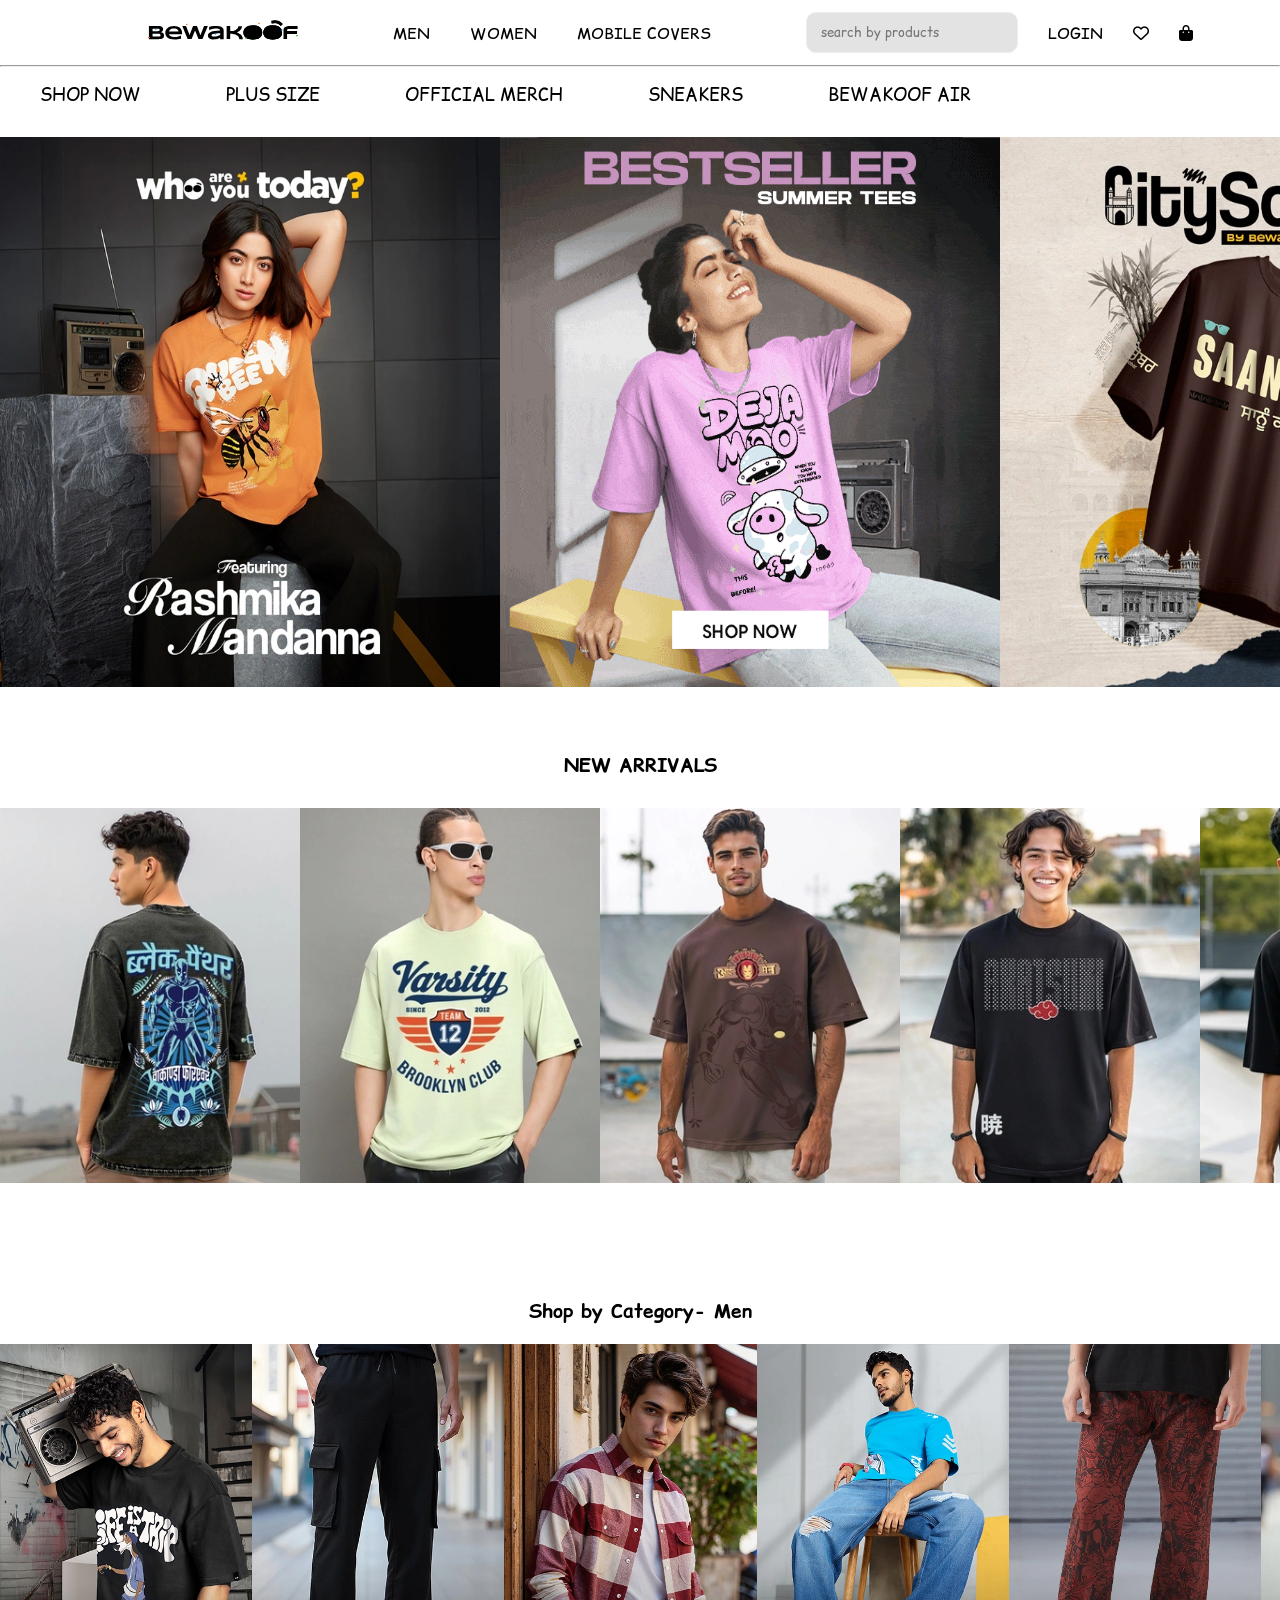
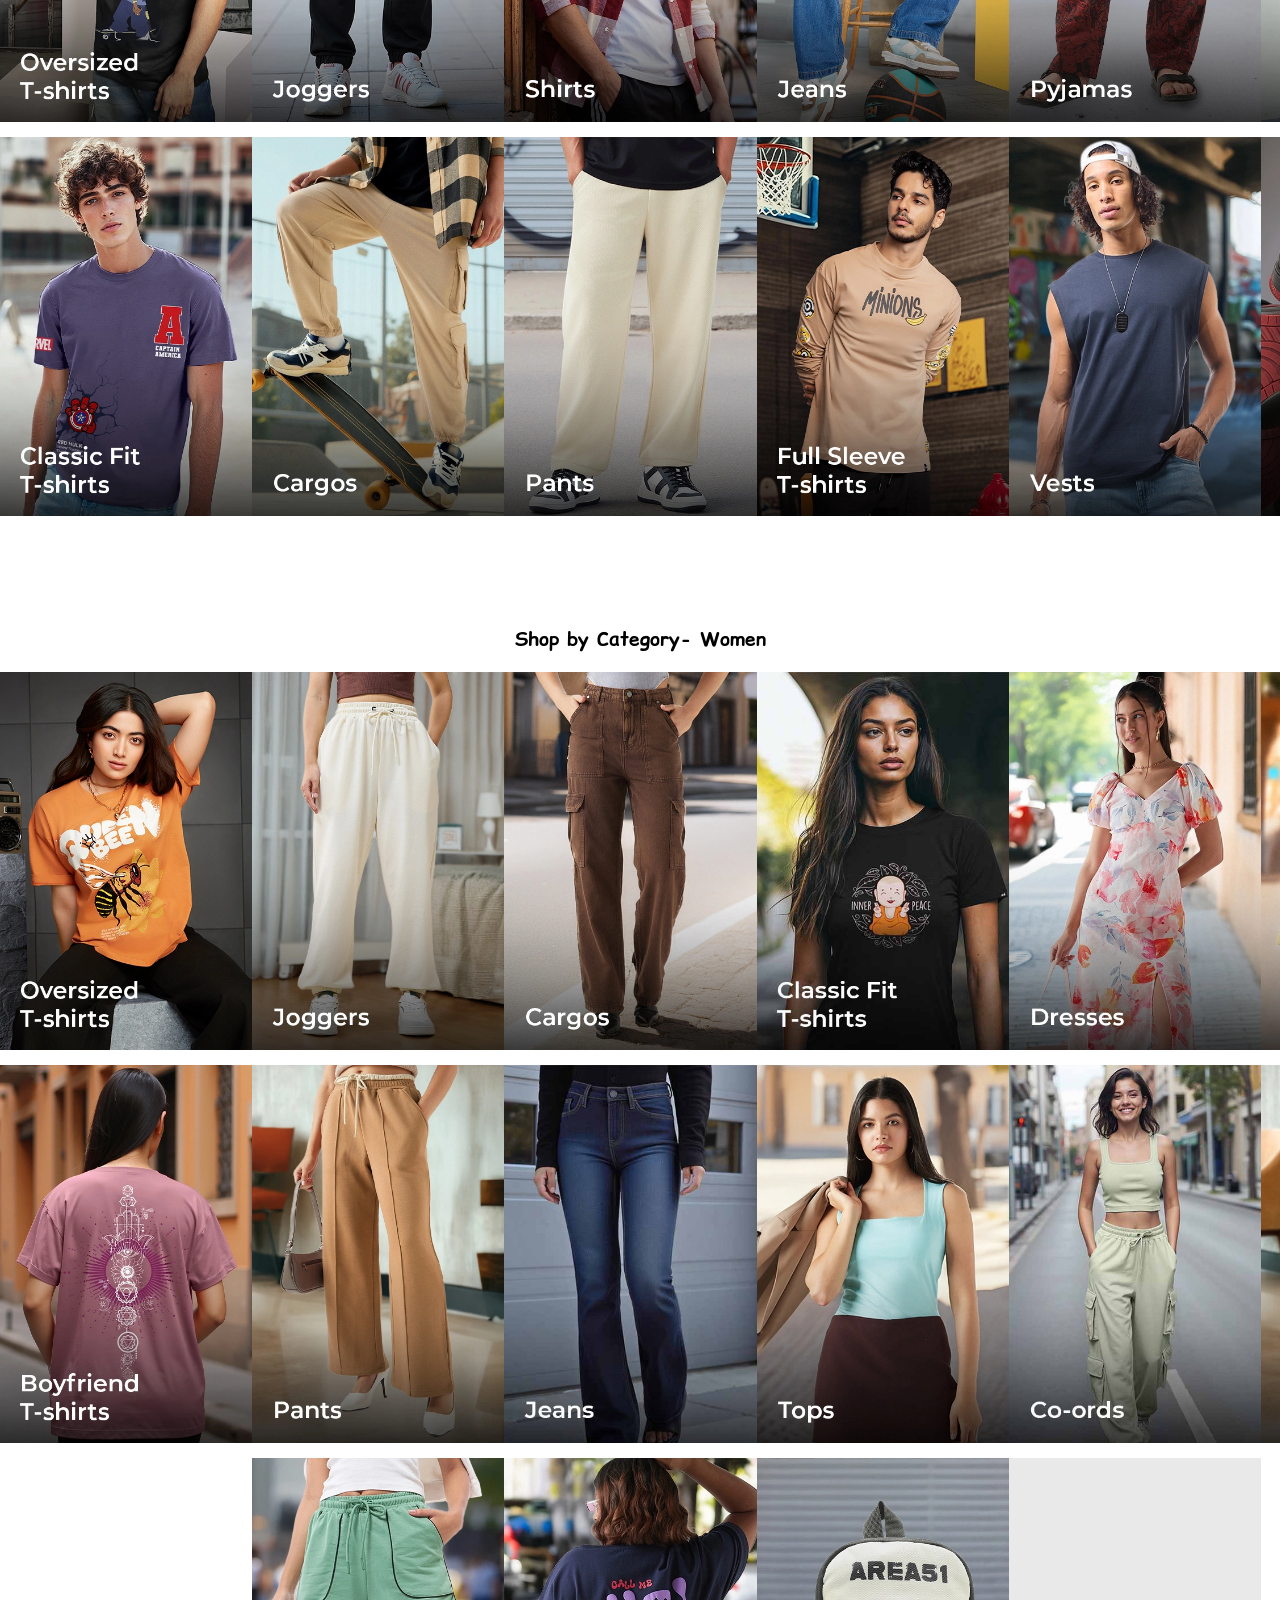
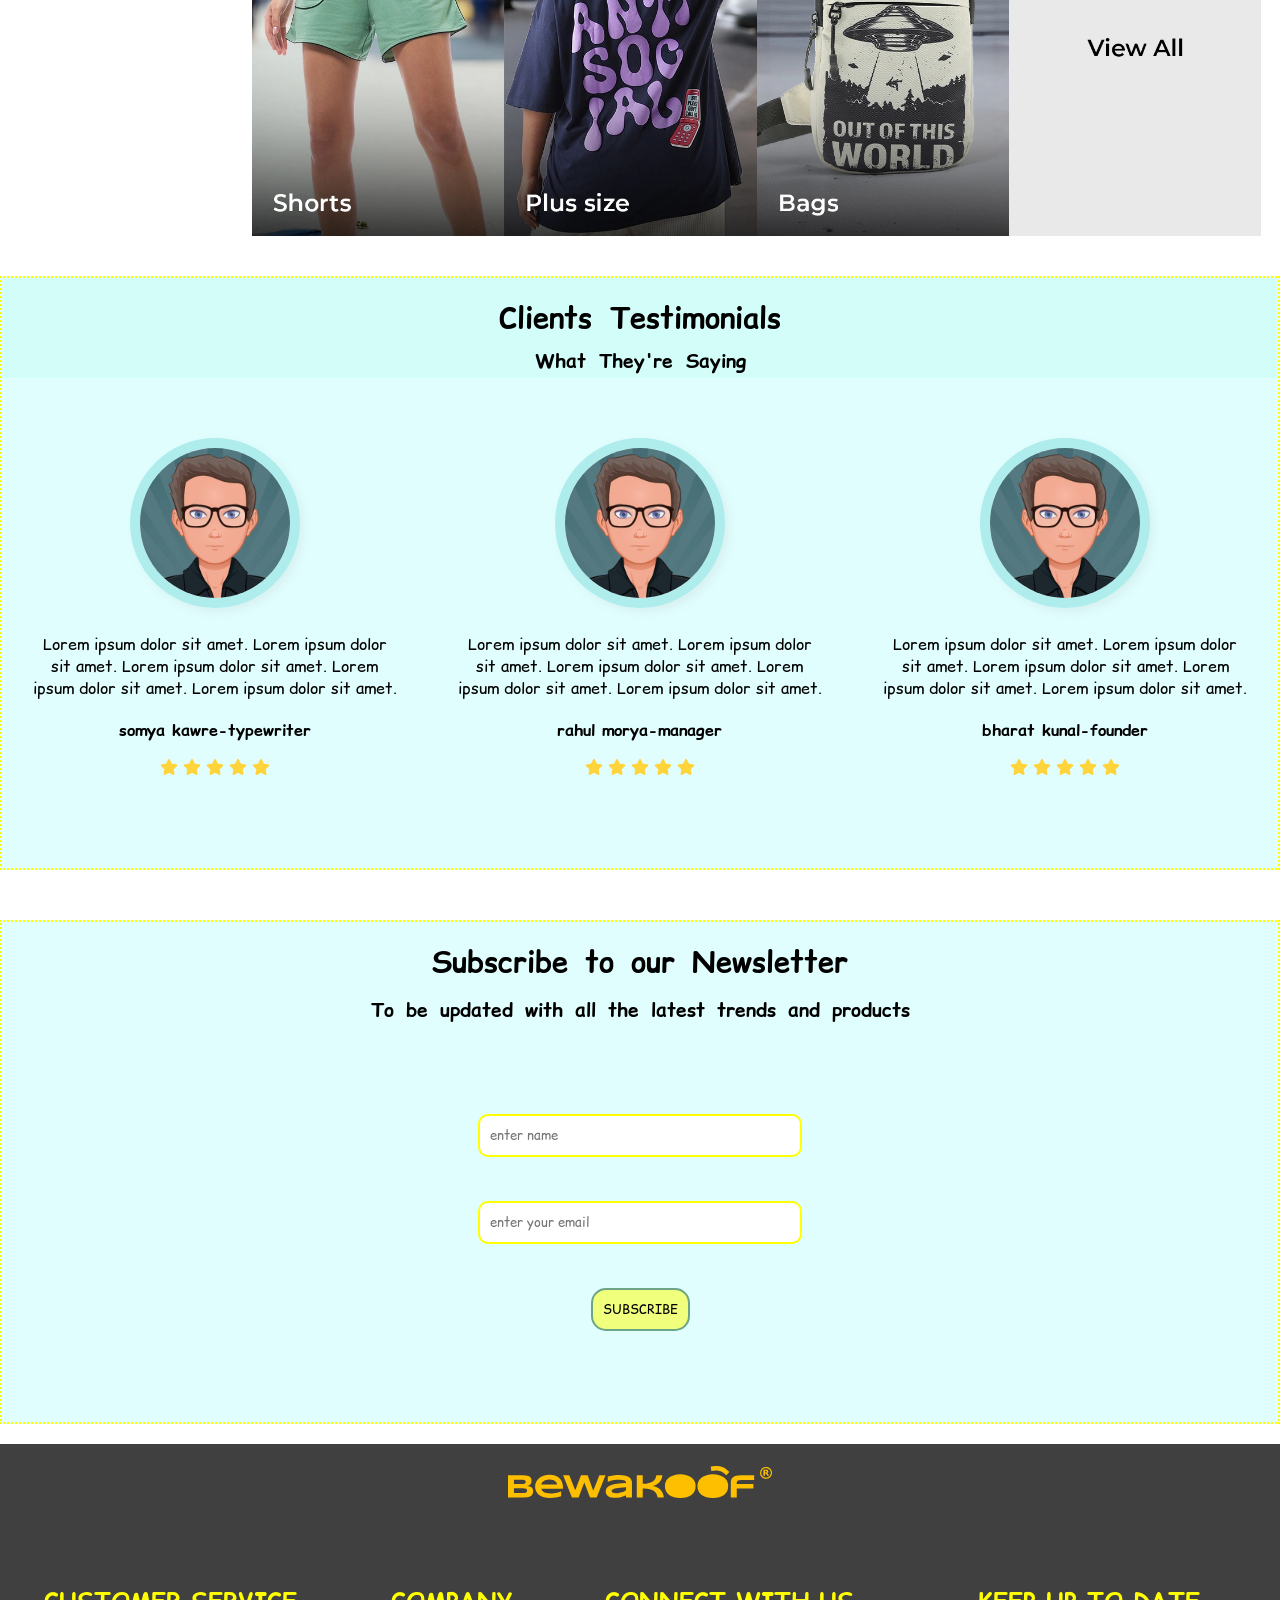
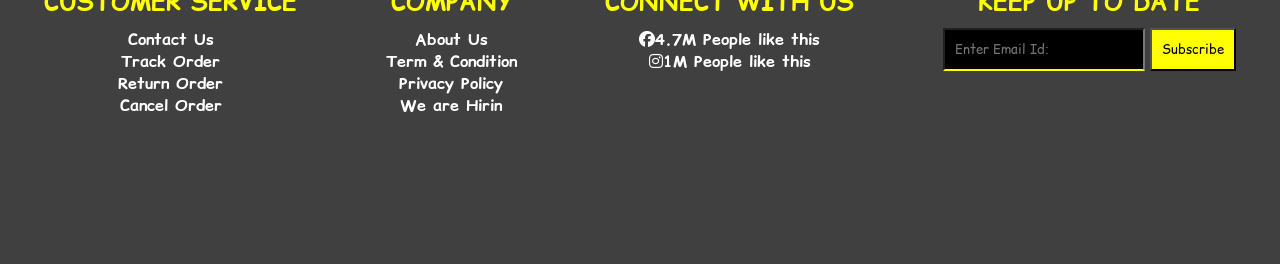
==== index.html @ 47eff33a "changes" ====
<!DOCTYPE html>
<html lang="en">
<head>
    <meta charset="UTF-8">
    <meta name="viewport" content="width=device-width, initial-scale=1.0">
    <title>BEWKOOF</title>
    <link rel="stylesheet" href="bewkoof.css">
    <link rel="stylesheet" href="https://cdnjs.cloudflare.com/ajax/libs/font-awesome/6.7.2/css/all.min.css" integrity="sha512-Evv84Mr4kqVGRNSgIGL/F/aIDqQb7xQ2vcrdIwxfjThSH8CSR7PBEakCr51Ck+w+/U6swU2Im1vVX0SVk9ABhg==" crossorigin="anonymous" referrerpolicy="no-referrer" />
    <link href="https://fonts.googleapis.com/css2?family=Comic+Relief:wght@400;700&family=Tagesschrift&display=swap" rel="stylesheet">

</head>
<body>
    <!-- navbar section start here -->
    <nav class="navbar">
<div class="top_navbar">
    <input type="checkbox" id="click">
<a href="#"><img src="bewkoof_img/Bewakooflogo.svg" alt="logo not sound"></a>
<ul class="left_list">
    <a href="#"><li>MEN</li></a>
   <a href="#"> <li>WOMEN</li></a>
  <a href="#">  <li>MOBILE COVERS</li></a>
</ul>
<ul class="right_list">
    <li><input type="text" placeholder=" search by products" class="search_bar"></li>
   <a href="#"> <li>LOGIN</li></a>
   <a href="#"> <li><i class="fa-regular fa-heart hearticon" ></i></li></a>
   <a href="#"> <li><i class="fa-solid fa-bag-shopping bagicon"></i></li></a>
</ul>
<label for="click">
    <i class="fa-solid fa-bars"></i>
</label>

</div>
<hr>
<div class="bottom_navbar">
    <ul class="bottom_list">
        <a href="#"><li>SHOP NOW</li></a>
        <a href="#"><li>PLUS SIZE</li></a>
        <a href="#"><li>OFFICIAL MERCH</li></a>
        <a href="#"><li>SNEAKERS</li></a>
        <a href="#"><li>BEWAKOOF AIR</li></a>
    </ul>
   

</div>
    </nav>
    <!--navbar section end here  -->
    <!-- first section start here -->
   <section class="first_page">
    <div class="divsec2-1">
        <img src="bewkoof_img/1s,1.webp" alt="">
    </div>
    <div class="divsec2-2">
        <img src="bewkoof_img/be.gif" alt="">
    </div >
    <div  class="divsec2-3"><img src="bewkoof_img/1s,3.webp" alt=""></div>
   </section>
   <!-- first section end here -->
    <!-- second section start here -->
     <section class="second_page">
        <h3>NEW ARRIVALS</h3>
        <div class="second_div">
            <div><a href="#"><img src="bewkoof_img/2s,5.webp" alt=""></a></div>
           <div><a href="#"><img src="bewkoof_img/2s,1.webp" alt=""></a></div> 
           <div> <a href="#"><img src="bewkoof_img/2s,2.webp" alt=""></a></div>
            <div> <a href="#"><img src="bewkoof_img/2s,3.webp" alt=""></a></div>
           <div> <a href="#"><img src="bewkoof_img/2s,4.webp" alt=""></a></div>
          
        </div>
     </section>
     <!-- second section end here -->
      <section class="section3">
        <h3>Shop by Category- Men</h3>
        <div class="divsec3_1">
            <img src="bewkoof_img/3s,1.webp" alt="img not found">
            <img src="bewkoof_img/3s,2.webp" alt="img not found">
            <img src="bewkoof_img/3s,3.webp" alt="img not found">
            <img src="bewkoof_img/3s,4.webp" alt="img not found">
            <img src="bewkoof_img/3s,5.webp" alt="img not found">
            <img src="bewkoof_img/3s,6.webp" alt="img not found">
        </div>
        <div class="divsec3_2">
            <img src="bewkoof_img/3s2,1.webp" alt="img not found">
            <img src="bewkoof_img/3s2,2.webp" alt="img not found">
            <img src="bewkoof_img/3s2,3.webp" alt="img not found">
            <img src="bewkoof_img/3s2,4.webp" alt="img not found">
            <img src="bewkoof_img/3s2,5.webp" alt="img not found">
            <img src="bewkoof_img/3s2,6.webp" alt="img not found">
        </div>

      </section>
      <!-- /* third section end here */ -->
        <!-- fourth section start here -->
       <section class="section4">
        <h3>Shop by Category- Women</h3>
        <div class="divsec4_1">
            <img src="bewkoof_img/4s,1.webp" alt="img not found">
            <img src="bewkoof_img/4s,2.webp" alt="img not found">
            <img src="bewkoof_img/4s,3.webp" alt="img not found">
            <img src="bewkoof_img/4s,4.jpg" alt="img not found">
            <img src="bewkoof_img/4s,5.webp" alt="img not found">
            <img src="bewkoof_img/4s,6.webp" alt="img not found"> 

        </div>
        <div class="divsec4_2">
            <img src="bewkoof_img/4s2,1.webp" alt="img not found">
            <img src="bewkoof_img/4s2,2.webp" alt="img not found">
            <img src="bewkoof_img/4s2,3.jpg" alt="img not found">
            <img src="bewkoof_img/4s2,4.webp" alt="img not found">
            <img src="bewkoof_img/4s2,6.jpg" alt="img not found"> 
            <img src="bewkoof_img/4s2,5.webp" alt="img not found">

        </div>
        <div class="divsec4_3">
            <img src="bewkoof_img/4s3,1.webp" alt="img not found">
            <img src="bewkoof_img/4s3,2.webp" alt="img not found">
            <img src="bewkoof_img/4s3,3.webp" alt="img not found">
            <img src="bewkoof_img/4s3,4.webp" alt="img not found">

        </div>

       </section>
        <!-- fourth section end here -->
         <!-- testimonials section start here -->
          <section class="testimonial">
            <div class="top_testimonial">
                <h1>Clients Testimonials</h1>
                <h4>What They're Saying</h4>
            </div>
            <div class="bottom_testimonial ">
                <!-- singal testimonial -->
                <div class="testimonial_img">
                    <img src="bewkoof_img/testimonial pic.jpg" alt="">
                    <div class="testimonial_item">
                        <p>Lorem ipsum dolor sit amet.
                            Lorem ipsum dolor sit amet.
                            Lorem ipsum dolor sit amet.
                            Lorem ipsum dolor sit amet.
                            Lorem ipsum dolor sit amet.
                        </p>
                        <h4>somya kawre-typewriter</h4>
                        <div  class="testimonial_icon">
                            <i class="fa-solid fa-star" style="color: #FFD43B;"></i>
                            <i class="fa-solid fa-star" style="color: #FFD43B;"></i>
                            <i class="fa-solid fa-star" style="color: #FFD43B;"></i>
                            <i class="fa-solid fa-star" style="color: #FFD43B;"></i>
                            <i class="fa-solid fa-star" style="color: #FFD43B;"></i>
                        </div>
                    </div>
                </div>
                <div>
                    <img src="bewkoof_img/testimonial pic.jpg" alt="">
                    <div class="testimonial_item">
                        <p>Lorem ipsum dolor sit amet.
                            Lorem ipsum dolor sit amet.
                            Lorem ipsum dolor sit amet.
                            Lorem ipsum dolor sit amet.
                            Lorem ipsum dolor sit amet.
                        </p>
                        <h4>rahul morya-manager</h4>
                        <div class="testimonial_icon">
                            
                            
                            <i class="fa-solid fa-star" style="color: #FFD43B;"></i>
                            <i class="fa-solid fa-star" style="color: #FFD43B;"></i>
                            <i class="fa-solid fa-star" style="color: #FFD43B;"></i>
                            <i class="fa-solid fa-star" style="color: #FFD43B;"></i>
                            <i class="fa-solid fa-star" style="color: #FFD43B;"></i>
                        </div>
                    </div>
                </div>
                <div>
                    <img src="bewkoof_img/testimonial pic.jpg" alt="">
                    <div class="testimonial_item">
                        <p>Lorem ipsum dolor sit amet.
                            Lorem ipsum dolor sit amet.
                            Lorem ipsum dolor sit amet.
                            Lorem ipsum dolor sit amet.
                            Lorem ipsum dolor sit amet.
                        </p>
                        <h4>bharat kunal-founder</h4>
                        <div class="testimonial_icon">
                            <i class="fa-solid fa-star" style="color: #FFD43B;"></i>
                            <i class="fa-solid fa-star" style="color: #FFD43B;"></i>
                            <i class="fa-solid fa-star" style="color: #FFD43B;"></i>
                            <i class="fa-solid fa-star" style="color: #FFD43B;"></i>
                            <i class="fa-solid fa-star" style="color: #FFD43B;"></i>
                        </div>
                    </div>
                </div>
            </div>
<!--    newsletter saction start here  -->
          </section>
          <section class="newsletter">
            <div class="top_newsletter">
            <h1>Subscribe to our Newsletter</h1>
            <h4>To be updated with all the latest trends and products</h4>
            </div>
            <div class="bottom_newsletter">
            <input type="text"  placeholder="enter name"><br><br><br>
            <input type="text" placeholder="enter your email"><br><br><br>
            <button type="submit" class="button_newsletter">SUBSCRIBE</button>
            </div>
          </section>
          <!-- footer section  start here -->

          <footer class="footer">
            <div ><img src="bewkoof_img/Bewakooflogo2.svg" alt="LOGO" class="footer_image"></div>
            <section class="footer_item">
                <div class="footer_div1">
                    <h2>CUSTOMER SERVICE</h2>
                    <h4>Contact Us</h4>
                    <h4>Track Order</h4>
                    <h4>Return Order</h4>
                    <h4>Cancel Order</h4>
                  </div>
                  <div>
                  <h2>COMPANY</h2>
                  <h4>About Us</h4>
                  <h4>Term & Condition</h4>
                  <h4>Privacy Policy</h4>
                  <h4>We are Hirin</h4>
                  </div>
                           
                  <div>
                      <h2>CONNECT WITH US</h2>
                      <h4><i class="fa-brands fa-facebook">  </i>4.7M People like this</h4>
                      <h4><i class="fa-brands fa-instagram">  </i>1M People like this</h4>
                      </div>
                      <div>
                          <h2>KEEP UP TO DATE</h2>
                          <input type="text" placeholder="Enter Email Id:">
                          <button>Subscribe</button>
                          
                      </div>
      
            </section>
          </footer>
        
</body>
</html>
---- bewkoof.css ----
*{
    list-style: none;
    text-decoration:none;
    margin: 0;
    font-family: "Comic Relief", system-ui;
}
.navbar{
    position: sticky;
    top: 0;
}
.navbar .top_navbar{
    align-items: center;
    display: flex;
    justify-content: space-around;
    align-items: center;
    background-color:white;
    height: 65px;
    

}
.navbar .top_navbar a img{
    width: 150px;
    margin-left: 120px;

}
 .navbar  .top_navbar .left_list{
    display: flex; 
  gap: 40px;

}
.navbar  .top_navbar .left_list a{
    color: black;
}
 .navbar .right_list{
    display: flex;
    gap: 30px;
    margin-right: 60px;
   

}
.navbar .right_list input{
    width: 190px;
    background-color: rgb(228, 227, 227);
    border: 1px solid rgb(241, 235, 235);
    border-radius:10px ;
    padding:10px ;
}
.navbar .right_list a {
    margin-top: 10px;
    color: black;
}
.navbar .right_list .bagicon{
    color: black;
}
.navbar .bottom_navbar{
    align-items: center;
    height: 70px;
    background-color: white;
}
.navbar .bottom_navbar .bottom_list{
    display: flex;
    padding-top: 15px;
    gap: 85px;
    font-size:large;
   
    
}
.bottom_list a{
    color: black;
}
/* navbar css end here */
.first_page{
    display: flex; 
    justify-content: space-between;

}
.first_page  img{
height: 550px;
}
.divsec2-1 img{
    width: 500px;
}
.divsec2-2 img{
    width: 500px;
}
.divsec2-3 img{
    width: 500px;
}
/* first section end here */
.second_page h3{
    margin-top: 60px;
    text-align: center;
    margin-bottom: 30px; 
    

}
.second_div {
    display: flex;
    justify-content: space-between;
}
.second_div img{
    width: 300px;
}
/* second section end here */

/* third section start here */
.section3 h3{

margin-top: 110px;
margin-bottom: 20px; 
text-align: center;
}
.section3 .divsec3_1{
    display: flex;
}
.section3 .divsec3_1 img{
    width: 252.2px;
    margin-bottom: 15px;
}
.section3 .divsec3_2{
    display: flex; 
}
.section3 .divsec3_2 img{
width: 252.2px;
}
/* third section end here */
.section4 h3{
text-align: center;
margin-top: 110px;
margin-bottom: 20px;

}
.section4 .divsec4_1{
    display: flex;
 
}
.section4 .divsec4_2{
    display: flex;
    
}
.section4 .divsec4_1 img{
    width: 252.2px;
    margin-bottom: 15px;
}
.section4 .divsec4_2 img{
    width: 252.2px;
    margin-bottom: 15px;
}
.section4 .divsec4_3{
    display: flex;
    
    margin-left: 252.2px;
}
.section4 .divsec4_3 img{
    width: 252.2px;

    
}
/* fourth section end here */
/* /* testimonial section start here */
.testimonial{

    justify-content: center;
    margin-top: 40px;
    background-color: rgba(14, 244, 244, 0.121);
    border: 2px dotted yellow;
    text-align: center;
}

.top_testimonial
{
    text-align: cenr;
    background-color: rgba(14, 240, 180, 0.067);
    height: 60px;
    word-spacing: 5px;
    padding: 20px;
    font-size: larger;
}
.top_testimonial h1{
    margin-bottom: 10px;
    
} 

.bottom_testimonial{
    display: flex;
    justify-content:space-between;

    text-align: center;
    gap: 60px;
   height: 400px;
   width: auto;
   margin: 0;
   padding:60px 30px 30px ;
   
    


    
}
.bottom_testimonial img{
    width: 150px;
    height: 150px;
    border-radius: 50%;
    border: 10px solid rgba(138, 224, 224, 0.573);
    z-index: 99;
    margin-bottom: 20px;
    box-shadow: rgba(135, 116, 116, 0.1) 4px 4px 10px;

}
.testimonial-item{
    text-align: center;
    box-shadow: rgba(54, 51, 51, 0.15)  4px 4px 10px;
}
.bottom_testimonial p{
    margin-bottom: 20px  ;
}

.testimonial_icon{
    margin-top: 15px;
}
/* testmonial section end here */
/* newletter section start here */
.newsletter{
    height: 500px;
    width: auto;
    text-align: center;
    margin-top: 50px;
    background-color: rgba(14, 244, 244, 0.121);
    border: 2px dotted yellow ;
}
.top_newsletter{
    padding: 20px 20px 20px;
    word-spacing: 4px;
    font-size: larger;


}
.top_newsletter h4{
    margin-top: 15px;
}
.bottom_newsletter{
padding: 70px;
flex-direction: column;

}
.bottom_newsletter input {
    background-color: white;
   padding: 10px;
   border:2px solid yellow;
   border-radius: 10px;
   width: 300px;


}
.bottom_newsletter button{
    padding: 10px;
    border-radius: 15px;
    background-color:rgba(255, 255, 0, 0.515);
    border: 2px solid rgba(69, 138, 138, 0.771);
    
}




.footer{
    background-color: rgba(0, 0, 0, 0.749);
    color:white;
    height: 420px;
    text-align: center;
    margin-top: -60px;
}
.footer_item{
    display: flex;
    justify-content: space-around;
}
.footer h2{
    color: yellow;
    margin-bottom: 10px;
}
.footer div{
    margin-top: 80px;
    
}
.footer button{
    background-color: yellow;
  padding: 10px;

}
.footer input {
    background-color: black;
    color: white;
    border-bottom: 2px solid yellow;
    padding: 10px;

}
.footer_image{
    margin-top: 20px;

}

/* responsive started here  */
.navbar div label{
    display: none;
}
#click{
    display: none;
}
#click:checked~ .left_list{
    display: block;
    
}
 

 @media screen and (max-width:600px){
    
     .navbar .top_navbar {
        background-color:white;
        width: 100%;
        background-color: yellow;
     }
    .navbar div label{
        display: block;
    }
    
       .navbar .top_navbar .left_list {
        display: none;
    position: absolute;
    top: 70px;
    background-color: antiquewhite;
     width: 50%;  
     margin-left: 45%;
    border-radius: 20px;
    flex-direction: column;
   border-style: solid;
   border-bottom: 4px solid rgba(242, 239, 150, 0.837);
  padding-left: 10px;
       
        
    } 
    .navbar .top_navbar .left_list li{
        color:black;
        margin: 5px;
    }
    .navbar .top_navbar .right_list {
        display: none;  }
    .navbar .bottom_navbar {
        display: none;
    
    }
    .navbar .top_navbar a img{
        margin: 40px;
    }
    /* first section */
    .first_page{
        flex-direction: column;
    }
    .first_page img{
        width: 100%;
        height:auto;
    }
    /* second section */
    .second_page .second_div{

        flex-direction: column;
        
    }
    .second_page h3{
    text-align: center;
    
        
    }
    .second_div img{
        width: 100%;
        height: auto;
    }
    /* third section */
    .section3 h3 {
     text-align: center;
    }
    .section3 .divsec3_1{
        flex-direction: column; 

    }
    .section3 .divsec3_1 img{
        width: 100%;
        height: auto;
        margin-bottom: 15px;
    }
    .section3 .divsec3_2{
         flex-direction: column; 

    }
    .section3 .divsec3_2 img{
        width: 100%;
        height: auto;}
    /* section 4 */
     .section4 h3{
       text-align: center;
        
        }
        .section4 .divsec4_1{
            flex-direction: column;
         
        }
        .section4 .divsec4_2{
            
            flex-direction: column;
        }
        .section4 .divsec4_1 img{
            width: 100%;
        height: auto;
            margin-bottom: 15px;
        }
        .section4 .divsec4_2 img{
            width: 100%;
        height: auto;
            margin-bottom: 15px;
        }
        .section4 .divsec4_3{
            flex-direction: column;
            margin-left: 0px;
        }
        .section4 .divsec4_3 img{
            width: 100%;
            height: auto;
        
            
        }
        /* testimonial section start here */
        .testimonial{

           width: auto;
        }
        
        .top_testimonial
        {
            font-size: small;
        }
        .top_testimonial h1{
            margin-bottom: 10px;
            
        } 
        
        .bottom_testimonial{
           flex-direction: column;
           height: auto;
           width: auto;
        }
        /* newsletter section start here */
        .newsletter{
            height: auto;
            width: auto;
           
        }
        .top_newsletter{
            word-spacing: 2px;
            font-size: small;
        
        
        }
        
        .bottom_newsletter{
        padding: 70px;
        flex-direction: column;
        
        }
        .bottom_newsletter input{
            padding: 5px;
            width: auto;
        }

        /* footer section */
        .footer_item{
            flex-direction: column;
    
        }
        .footer{
            height: auto;
            width: auto;
        }
      
}
 @media screen and (min-width:601px) and (max-width:1024px){
    body{
       /* navbar section start */
        .navbar{
            width: auto;
            align-items: center;
            
        }
        
        .navbar div label{
            display: block;
        }
        .navbar .top_navbar{
        
        }
        #click:checked~ .left_list{
            display: block;
            
        }
        .bottom_navbar{
            display: none;
        }
        .navbar .top_navbar .left_list{
            display: none;
            position: absolute;
            top: 70px;
            height: auto;
            width:220px ;
            background: white;
            align-items: center;
            flex-direction: column;
            margin-left: 56%;
            padding: 20px;
            border-bottom: 5px solid rgba(155, 155, 140, 0.236);
            border-right: 5px solid rgba(155, 155, 140, 0.236);
            border-radius: 30px;
            border-style: solid;
        }
        .navbar .top_navbar .right_list input{
            display: none;
            
        }
        /* first section start */
        .first_page{
            margin-top: 20px;
            width: auto;
            gap: 2px;
        }
        .first_page img{
        
           width: 100%;
        height:auto;
        
        }
        /* second section  start here */
        .second_page .second_div{
            width: 100%;
            flex-wrap: wrap;
            justify-content: space-around;
        }
         /* third section  start here */
        
          .divsec3_1{
            width: 100%;
            justify-content: space-around;
            gap: 5px;
            flex-wrap: wrap;
        }
         
         .divsec3_2{
            width: 100%;
            justify-content: space-around;
            gap: 5px;
            flex-wrap: wrap;
        }
         /* fourth section here */
         .divsec4_1{
            width: 100%;
            justify-content: space-around;
            gap: 5px;
            flex-wrap: wrap;
        }
         
         .divsec4_2{
            width: 100%;
            justify-content: space-around;
            gap: 5px;
            flex-wrap: wrap;
        }
         .section4 .divsec4_3{
           width: 100%;
            justify-content: space-around;
            gap: 5px;
            flex-wrap: wrap;
            margin: 0;}
        
/* section testimonial start */
 
         .bottom_testimonial{
            flex-wrap: wrap;
            height: auto;

         }
           /* newsletter section  start here */
         .top_newsletter{
            font-size: smaller;
         }
          /* footer section start here */
         .footer{
            height: 900px;
         }
         .footer_item{
            flex-direction: column;
         }

    }

}
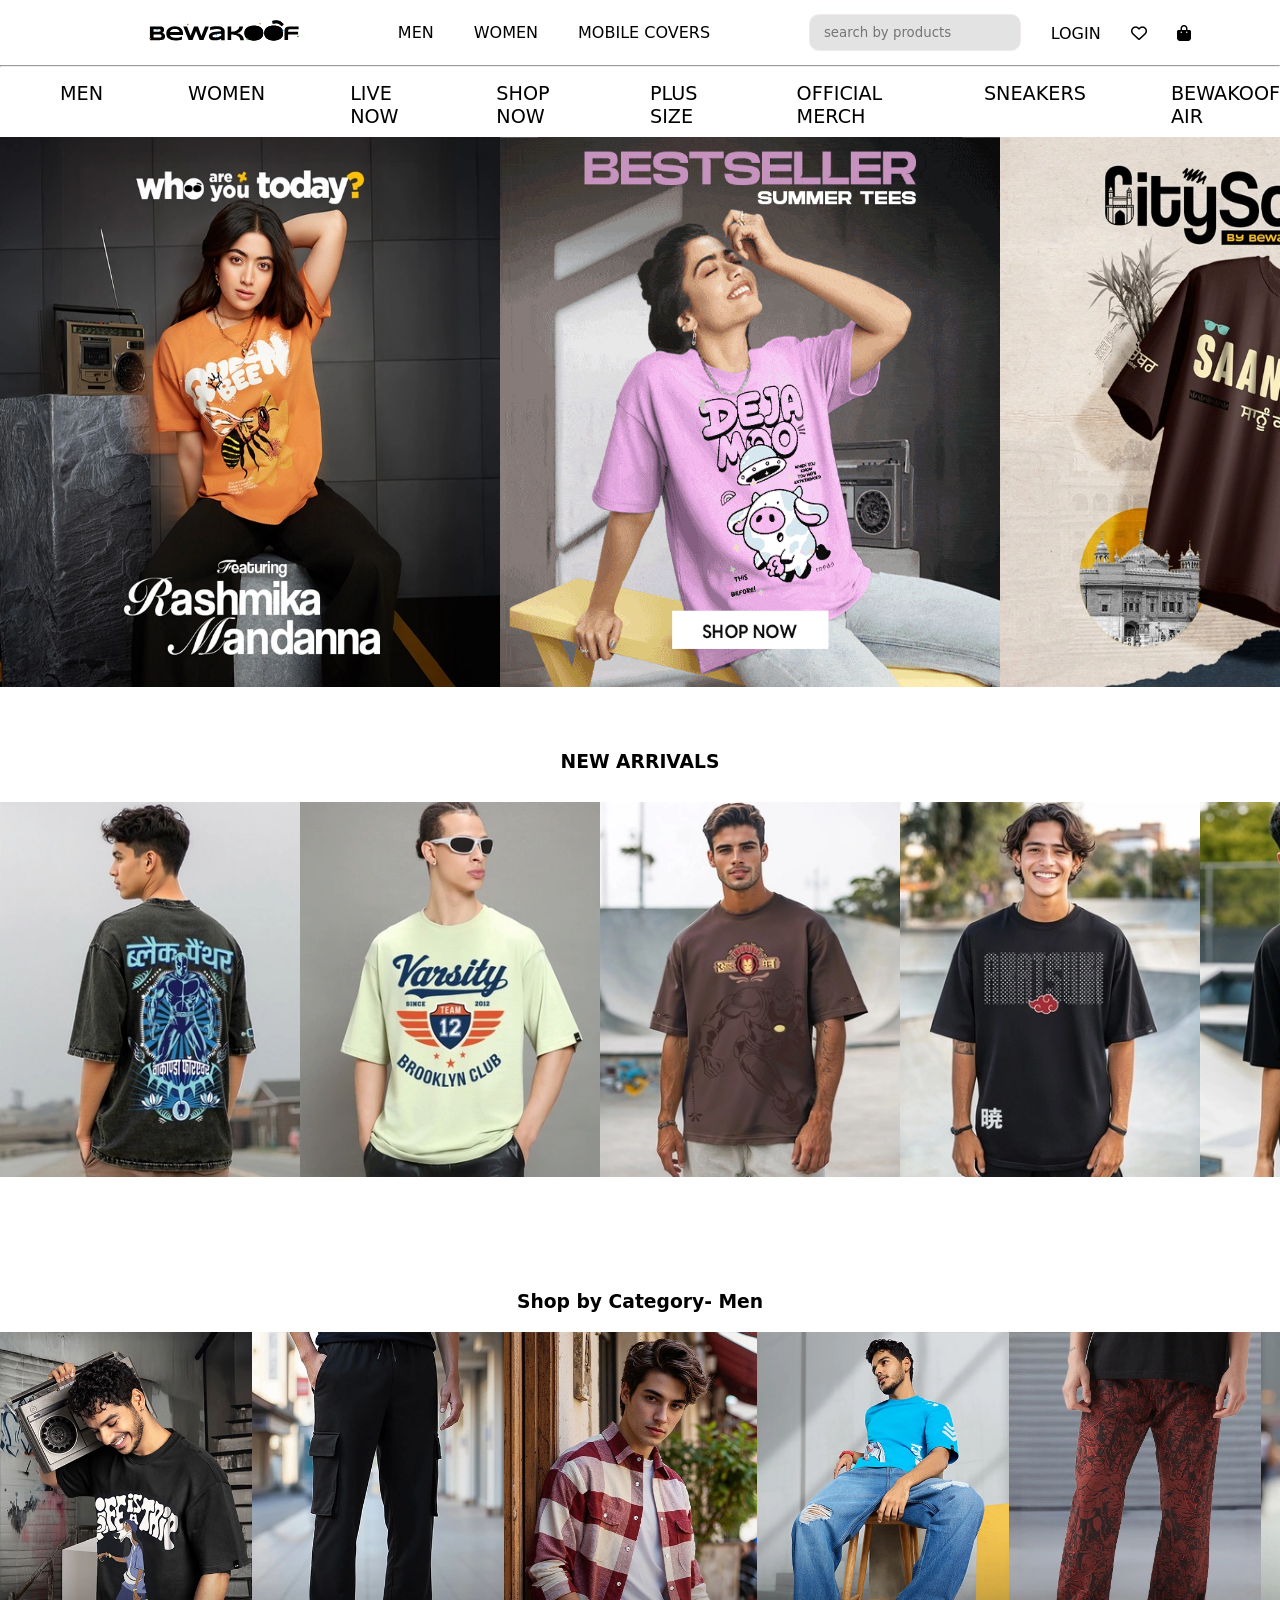
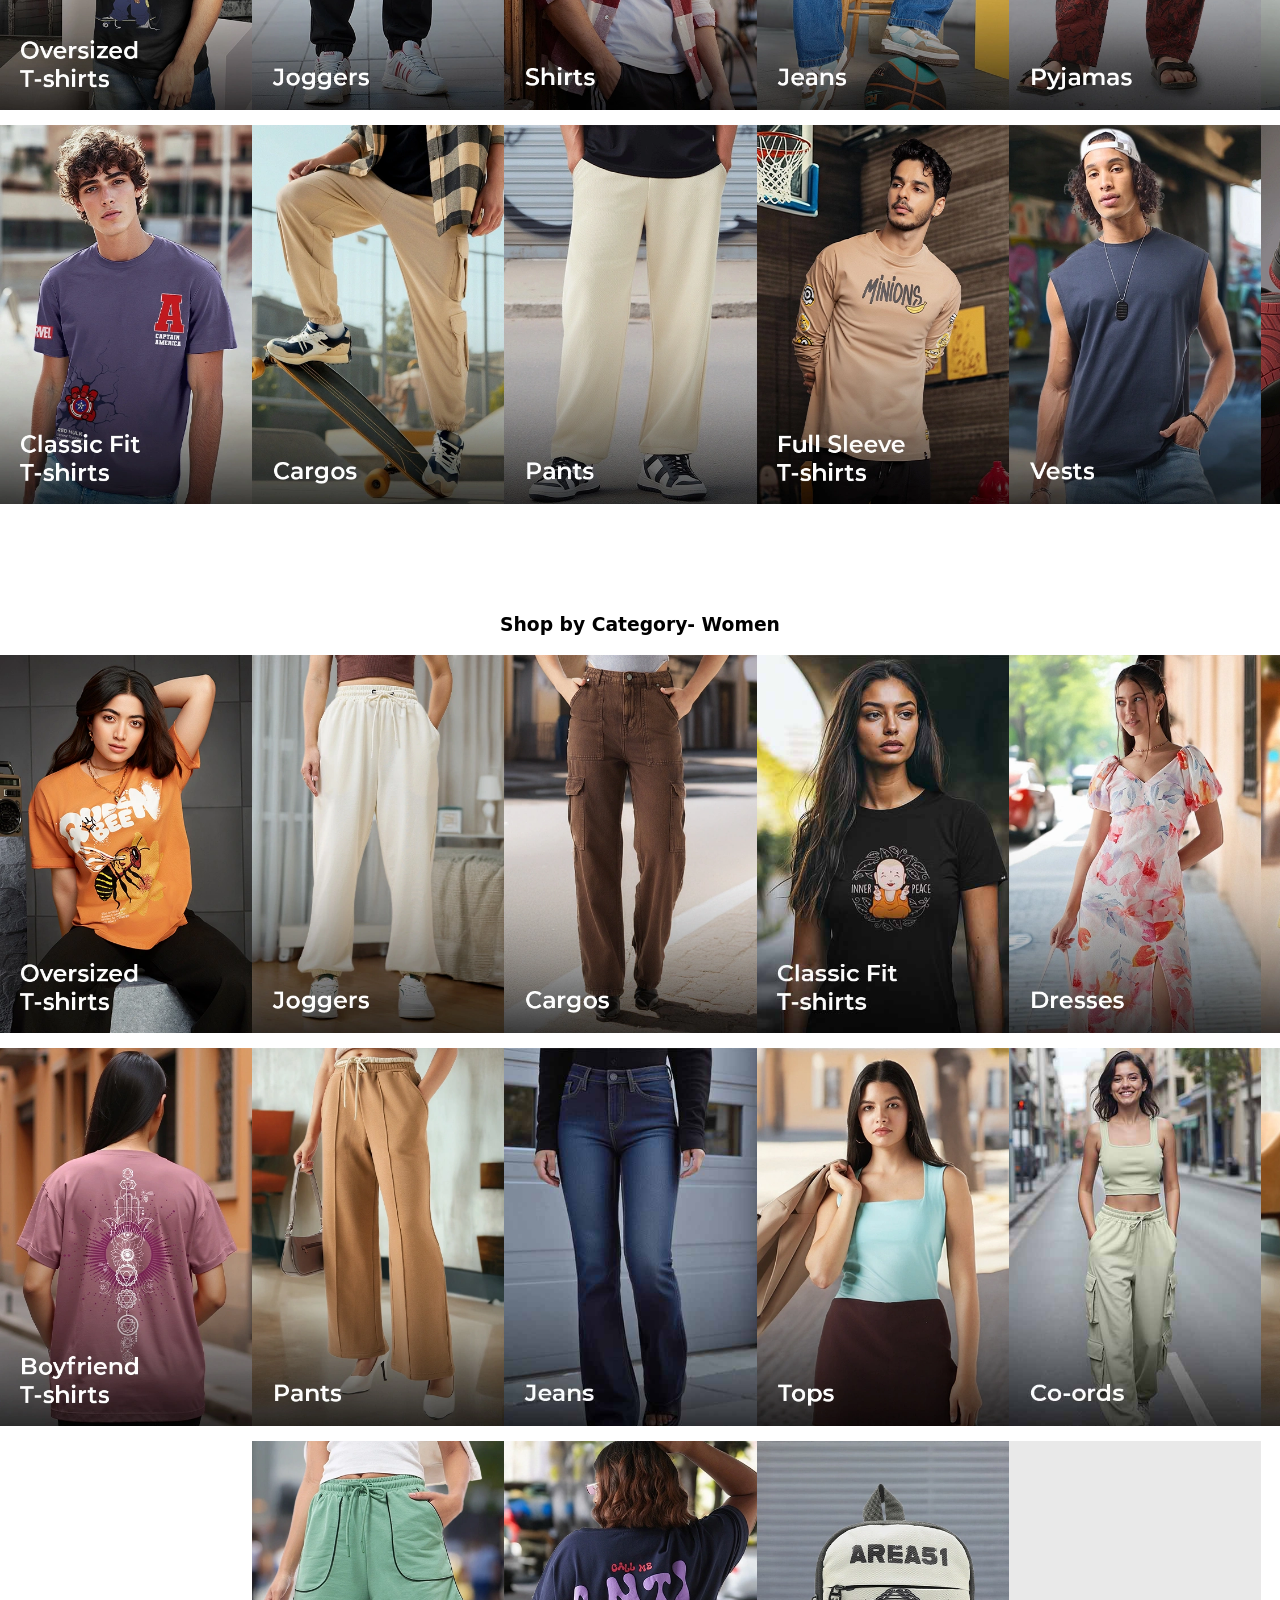
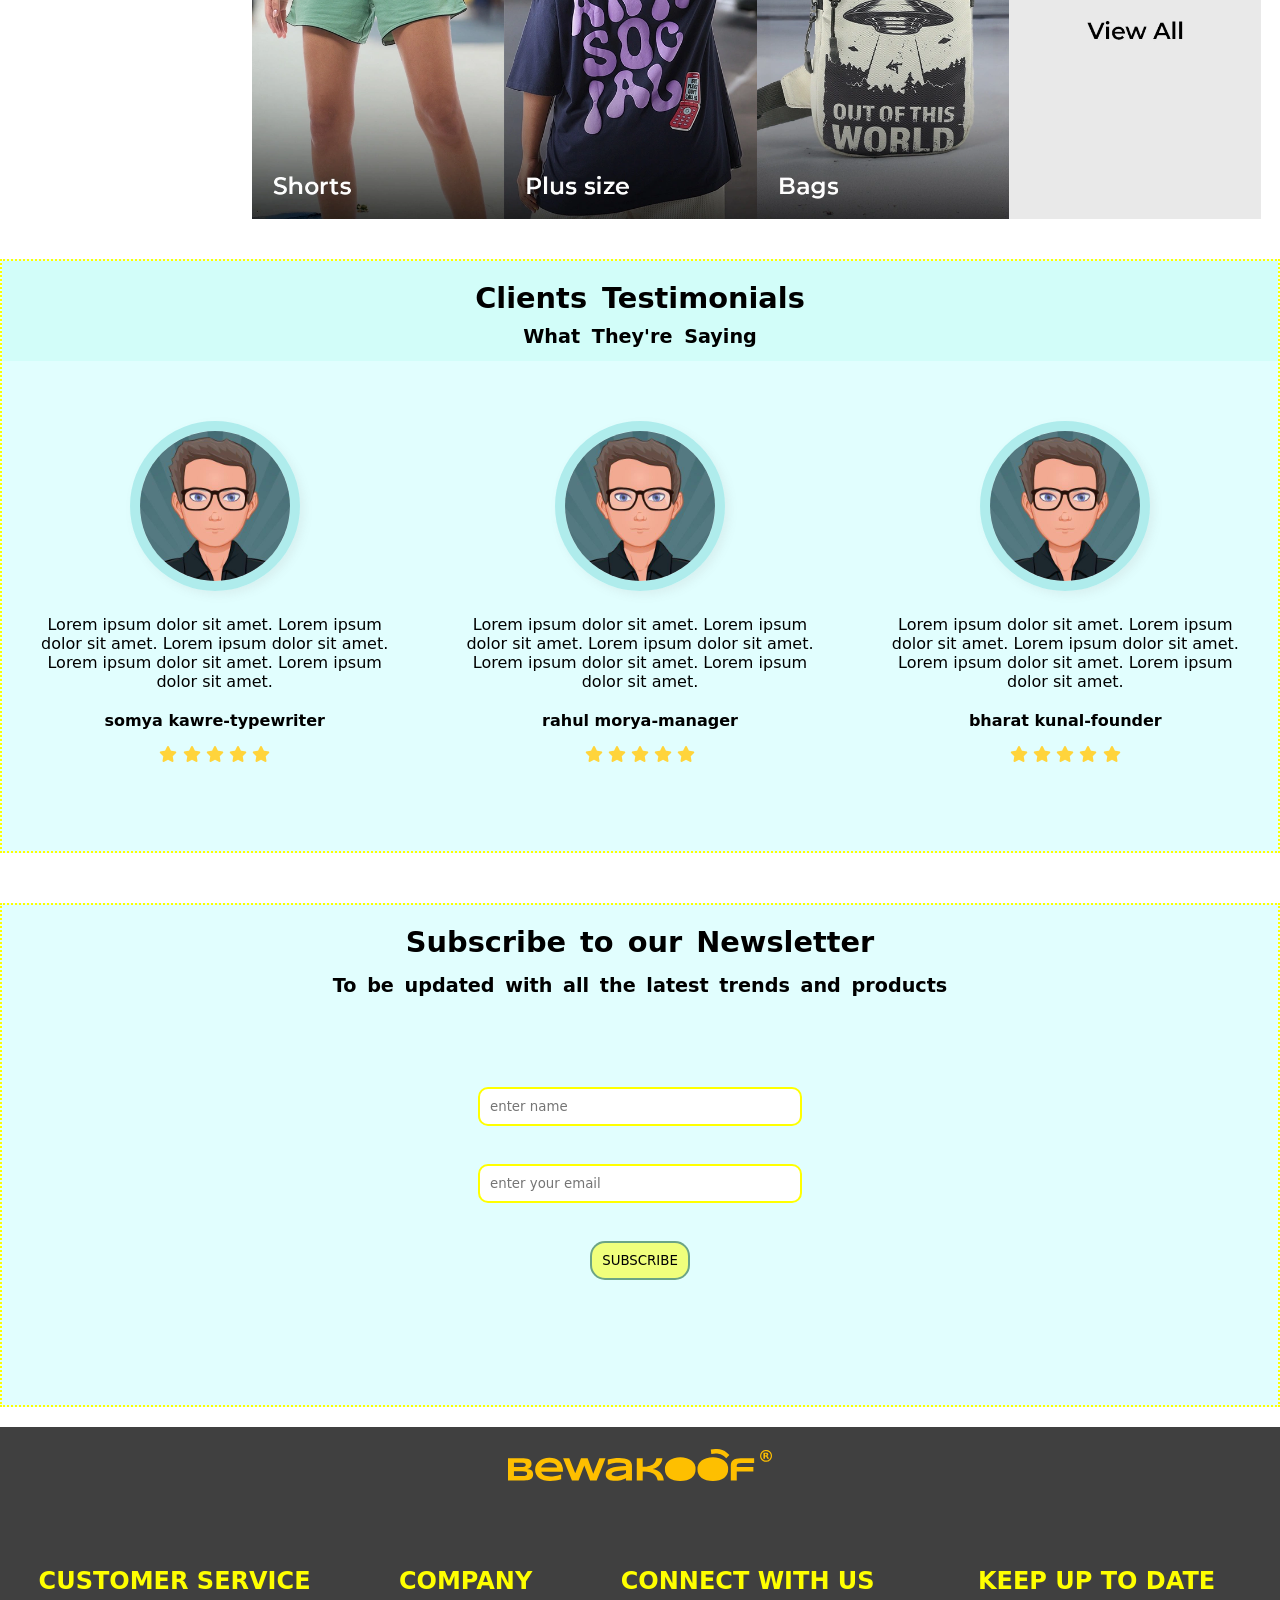
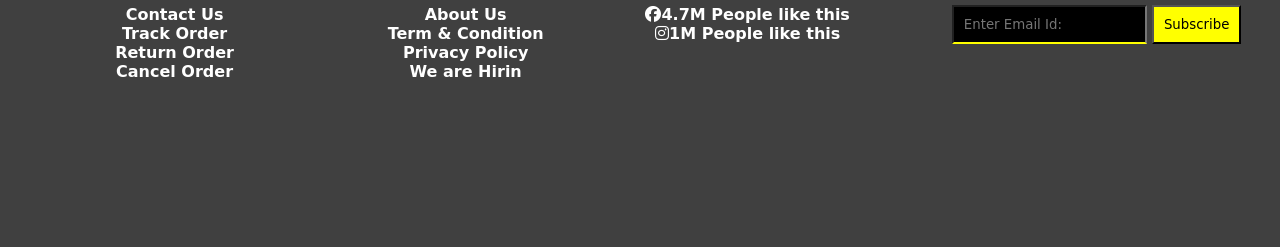
==== commit a296916e: "changes" ====
--- a/index.html
+++ b/index.html
@@ -6,7 +6,7 @@
     <title>BEWKOOF</title>
     <link rel="stylesheet" href="bewkoof.css">
     <link rel="stylesheet" href="https://cdnjs.cloudflare.com/ajax/libs/font-awesome/6.7.2/css/all.min.css" integrity="sha512-Evv84Mr4kqVGRNSgIGL/F/aIDqQb7xQ2vcrdIwxfjThSH8CSR7PBEakCr51Ck+w+/U6swU2Im1vVX0SVk9ABhg==" crossorigin="anonymous" referrerpolicy="no-referrer" />
-    <link href="https://fonts.googleapis.com/css2?family=Comic+Relief:wght@400;700&family=Tagesschrift&display=swap" rel="stylesheet">
+    <link href="https://fonts.googleapis.com/css2?family=Inter:ital,opsz,wght@0,14..32,100..900;1,14..32,100..900&family=Roboto:ital,wght@0,100..900;1,100..900&display=swap" rel="stylesheet">
 
 </head>
 <body>
@@ -34,11 +34,15 @@
 <hr>
 <div class="bottom_navbar">
     <ul class="bottom_list">
+        <a href="#"><li>MEN</li></a>
+        <a href="#"><li>WOMEN</li></a>
+        <a href="#"><li>LIVE NOW</li></a>
         <a href="#"><li>SHOP NOW</li></a>
         <a href="#"><li>PLUS SIZE</li></a>
         <a href="#"><li>OFFICIAL MERCH</li></a>
         <a href="#"><li>SNEAKERS</li></a>
         <a href="#"><li>BEWAKOOF AIR</li></a>
+        
     </ul>
    
 
--- a/bewkoof.css
+++ b/bewkoof.css
@@ -61,7 +61,8 @@
     display: flex;
     padding-top: 15px;
     gap: 85px;
-    font-size:large;
+    font-size:larger;
+    margin-left: 20px;
    
     
 }
@@ -71,7 +72,7 @@
 /* navbar css end here */
 .first_page{
     display: flex; 
-    justify-content: space-between;
+    justify-content:space-between;
 
 }
 .first_page  img{
@@ -393,7 +394,9 @@
     }
     .section3 .divsec3_2 img{
         width: 100%;
-        height: auto;}
+        height: auto;
+        
+    margin-bottom: 15px;}
     /* section 4 */
      .section4 h3{
        text-align: center;
@@ -424,6 +427,7 @@
         .section4 .divsec4_3 img{
             width: 100%;
             height: auto;
+             margin-bottom: 15px;
         
             
         }
@@ -553,7 +557,7 @@
          .divsec3_2{
             width: 100%;
             justify-content: space-around;
-            gap: 5px;
+            gap: 15px;
             flex-wrap: wrap;
         }
          /* fourth section here */
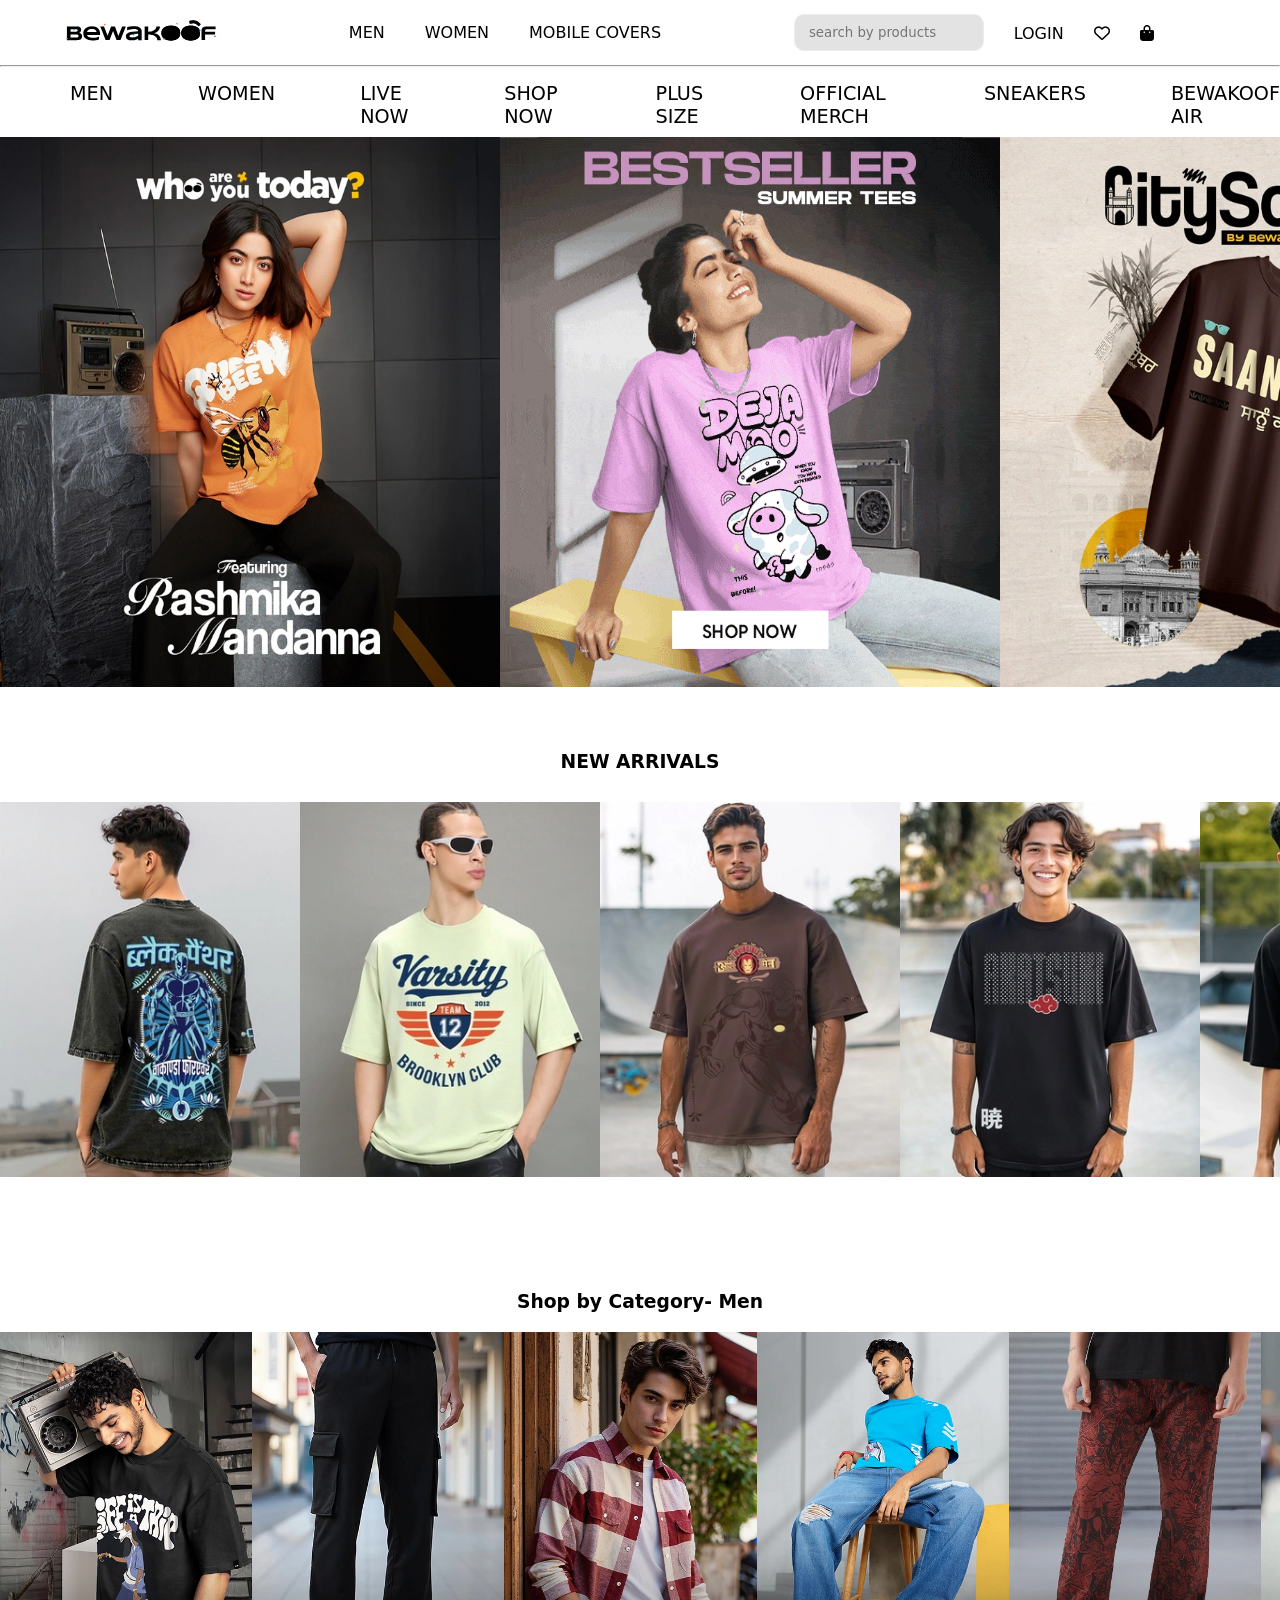
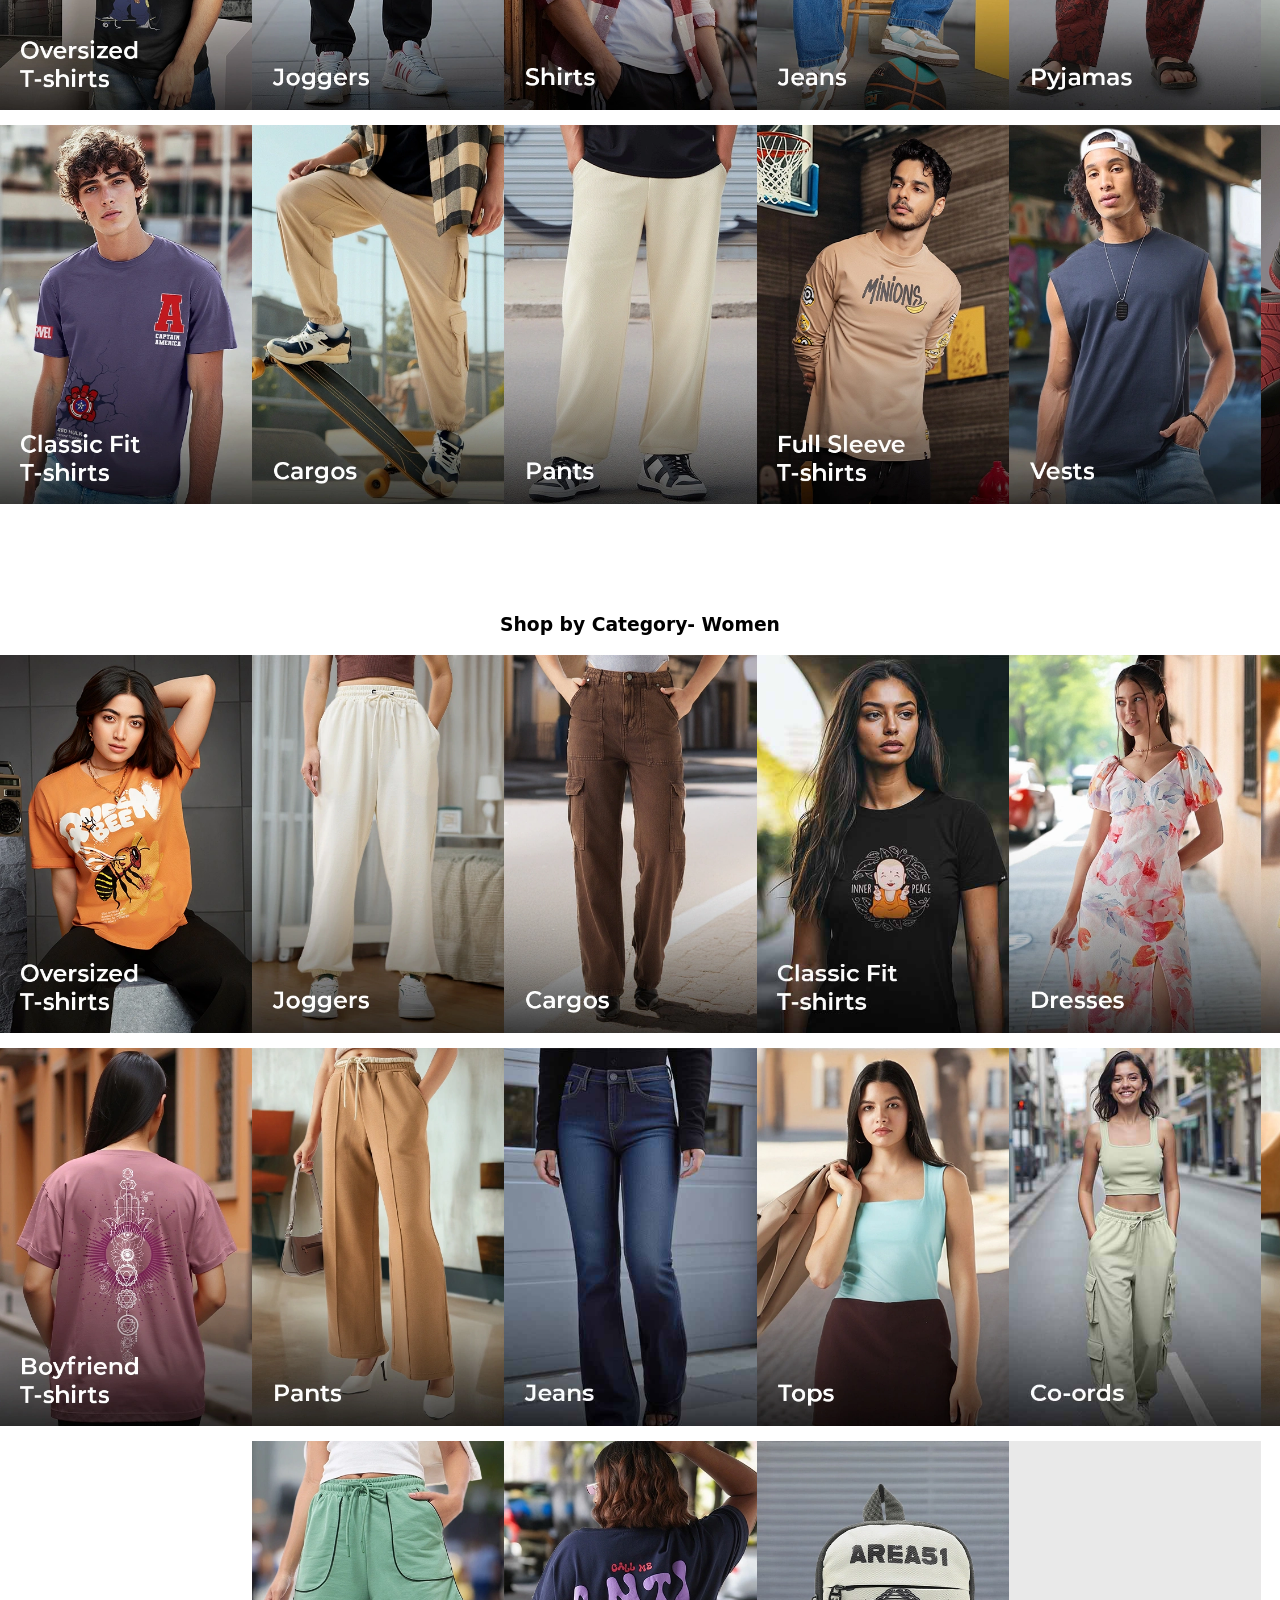
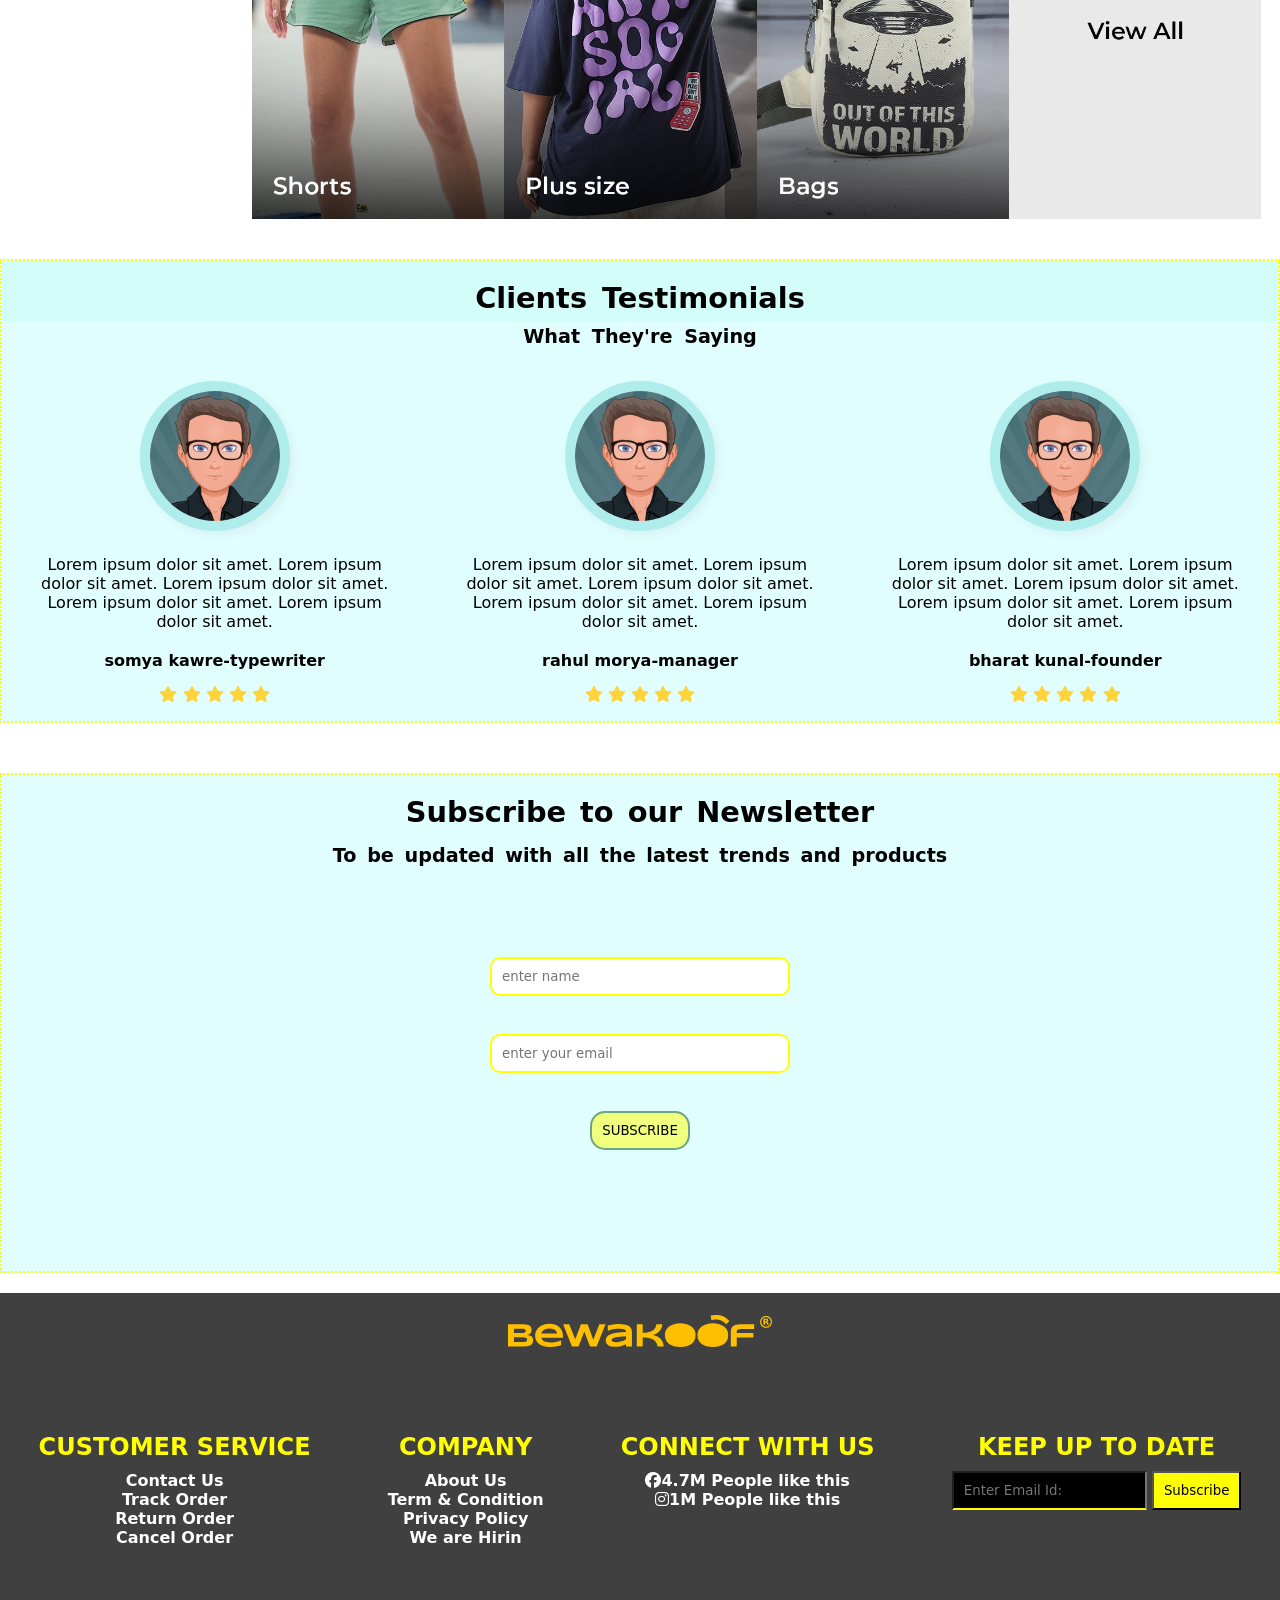
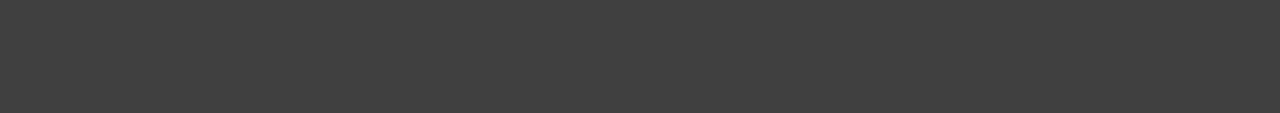
==== commit 906c9458: "changes" ====
--- a/index.html
+++ b/index.html
@@ -3,6 +3,7 @@
 <head>
     <meta charset="UTF-8">
     <meta name="viewport" content="width=device-width, initial-scale=1.0">
+    <link rel="icon" href="bewkoof_img/main logo.png">
     <title>BEWKOOF</title>
     <link rel="stylesheet" href="bewkoof.css">
     <link rel="stylesheet" href="https://cdnjs.cloudflare.com/ajax/libs/font-awesome/6.7.2/css/all.min.css" integrity="sha512-Evv84Mr4kqVGRNSgIGL/F/aIDqQb7xQ2vcrdIwxfjThSH8CSR7PBEakCr51Ck+w+/U6swU2Im1vVX0SVk9ABhg==" crossorigin="anonymous" referrerpolicy="no-referrer" />
--- a/bewkoof.css
+++ b/bewkoof.css
@@ -2,8 +2,12 @@
     list-style: none;
     text-decoration:none;
     margin: 0;
+    padding: 0;
     font-family: "Comic Relief", system-ui;
-}
+    box-sizing: border-box;
+    
+}
+
 .navbar{
     position: sticky;
     top: 0;
@@ -15,12 +19,14 @@
     align-items: center;
     background-color:white;
     height: 65px;
+    width: 100%;
     
 
 }
 .navbar .top_navbar a img{
-    width: 150px;
-    margin-left: 120px;
+   width: 150px;
+   height: fit-content;
+
 
 }
  .navbar  .top_navbar .left_list{
@@ -62,7 +68,7 @@
     padding-top: 15px;
     gap: 85px;
     font-size:larger;
-    margin-left: 20px;
+    margin-left: 70px;
    
     
 }
@@ -77,6 +83,7 @@
 }
 .first_page  img{
 height: 550px;
+
 }
 .divsec2-1 img{
     width: 500px;
@@ -170,7 +177,7 @@
 
 .top_testimonial
 {
-    text-align: cenr;
+    text-align: center;
     background-color: rgba(14, 240, 180, 0.067);
     height: 60px;
     word-spacing: 5px;
@@ -203,7 +210,6 @@
     height: 150px;
     border-radius: 50%;
     border: 10px solid rgba(138, 224, 224, 0.573);
-    z-index: 99;
     margin-bottom: 20px;
     box-shadow: rgba(135, 116, 116, 0.1) 4px 4px 10px;
 
@@ -486,7 +492,7 @@
       
 }
  @media screen and (min-width:601px) and (max-width:1024px){
-    body{
+
        /* navbar section start */
         .navbar{
             width: auto;
@@ -497,9 +503,7 @@
         .navbar div label{
             display: block;
         }
-        .navbar .top_navbar{
-        
-        }
+        
         #click:checked~ .left_list{
             display: block;
             
@@ -601,5 +605,8 @@
          }
 
     }
-
-}+    
+
+
+
+    
